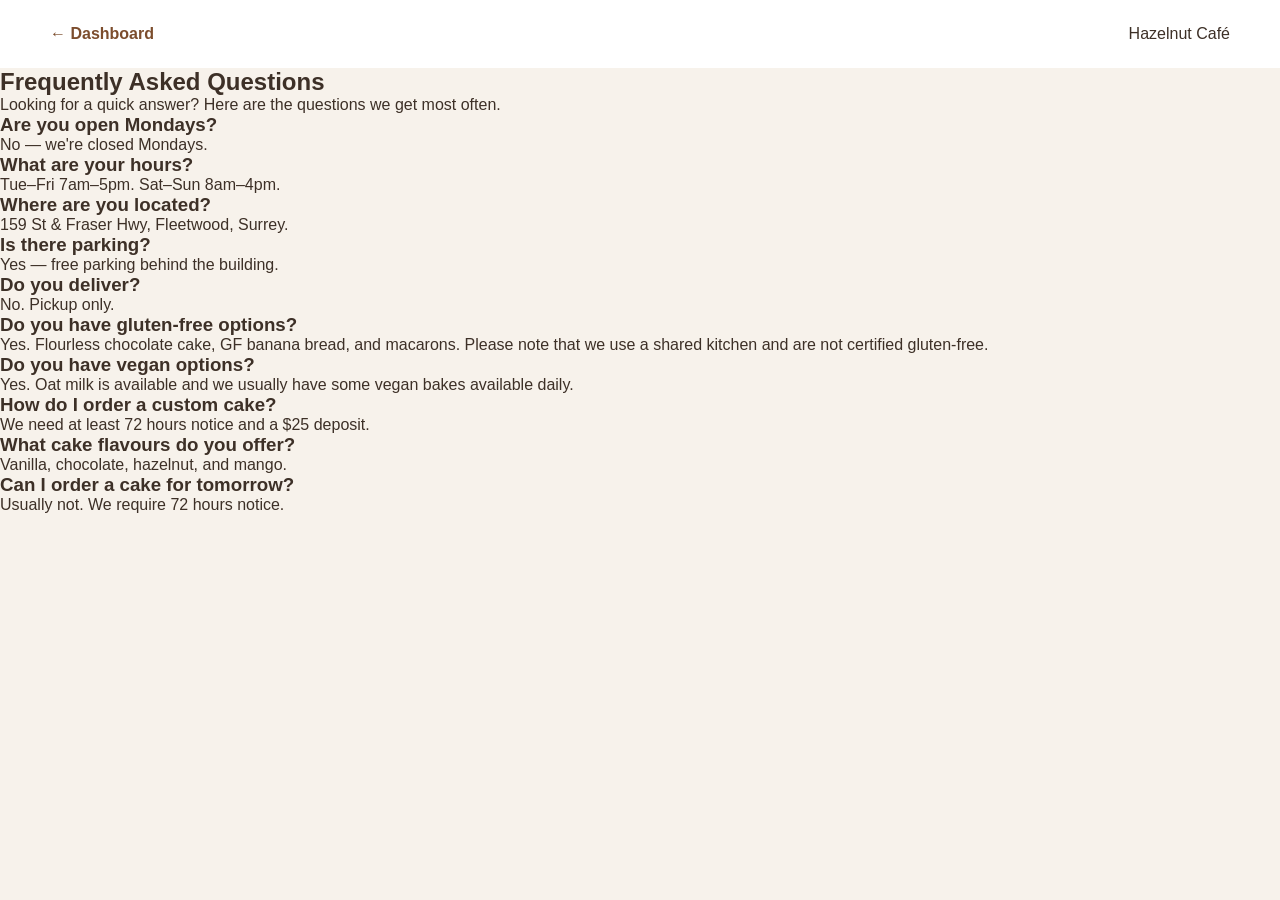
==== faq.html @ 7fc6e38d "Add FAQ page for Hazelnut Café" ====
<!DOCTYPE html>
<html lang="en">
<head>
    <meta charset="UTF-8">
    <meta name="viewport" content="width=device-width, initial-scale=1.0">
    <title>FAQ | Hazelnut Café</title>
    <link rel="stylesheet" href="style.css">
</head>
<body class="faq-page">

    <nav class="featured-nav">
        <a href="index.html">← Dashboard</a>

        <div>
            Hazelnut Café
        </div>
    </nav>

    <section class="faq-hero">
        <h1>Frequently Asked Questions</h1>

        <p>
            Looking for a quick answer?
            Here are the questions we get most often.
        </p>
    </section>

    <section class="faq-container">

        <div class="faq-item">
            <h3>Are you open Mondays?</h3>
            <p>No — we're closed Mondays.</p>
        </div>

        <div class="faq-item">
            <h3>What are your hours?</h3>
            <p>Tue–Fri 7am–5pm. Sat–Sun 8am–4pm.</p>
        </div>

        <div class="faq-item">
            <h3>Where are you located?</h3>
            <p>159 St & Fraser Hwy, Fleetwood, Surrey.</p>
        </div>

        <div class="faq-item">
            <h3>Is there parking?</h3>
            <p>Yes — free parking behind the building.</p>
        </div>

        <div class="faq-item">
            <h3>Do you deliver?</h3>
            <p>No. Pickup only.</p>
        </div>

        <div class="faq-item">
            <h3>Do you have gluten-free options?</h3>
            <p>
                Yes. Flourless chocolate cake, GF banana bread,
                and macarons. Please note that we use a shared
                kitchen and are not certified gluten-free.
            </p>
        </div>

        <div class="faq-item">
            <h3>Do you have vegan options?</h3>
            <p>
                Yes. Oat milk is available and we usually
                have some vegan bakes available daily.
            </p>
        </div>

        <div class="faq-item">
            <h3>How do I order a custom cake?</h3>
            <p>
                We need at least 72 hours notice and a
                $25 deposit.
            </p>
        </div>

        <div class="faq-item">
            <h3>What cake flavours do you offer?</h3>
            <p>
                Vanilla, chocolate, hazelnut, and mango.
            </p>
        </div>

        <div class="faq-item">
            <h3>Can I order a cake for tomorrow?</h3>
            <p>
                Usually not. We require 72 hours notice.
            </p>
        </div>

    </section>

</body>
</html>
---- style.css ----
* {
    margin:0;
    padding:0;
    box-sizing: border-box;
}

body{
    font-family:Segoe UI, sans-serif;
    background:#f7f2eb;
    color:#3d3027;
    min-height:100vh;
}

/* TOP BAR */

.topbar{
    display:flex;
    justify-content:space-between;
    align-items:center;
    padding:20px 40px;

    background:white;
    border-bottom:1px solid #e6ddd4;
}

.logo{
    font-size:1.4rem;
    font-weight:700;
}

.status{
    color:#7b6758;
}

/* DASHBOARD */

.dashboard{
    max-width:1400px;
    margin:auto;

    padding:30px;

    display:grid;
    grid-template-columns:1fr 2fr 1fr;
    gap:24px;
}

/* SIDE PANELS */

.panel{
    background:white;
    border-radius:24px;

    padding:24px;

    box-shadow:
    0 10px 30px rgba(0,0,0,.05);
}

.panel h2{
    margin-bottom:20px;
}

.menu-item{
    display:flex;
    justify-content:space-between;

    padding:12px 0;

    border-bottom:1px solid #eee;
}

/* CENTER FEATURE */

.hero-panel{
    border-radius:32px;

    background:
    linear-gradient(
        135deg,
        #7c4d2d,
        #a9714d
    );

    color:white;

    display:flex;
    align-items:center;
    justify-content:center;

    min-height:450px;

    padding:40px;
}

.hero-content{
    max-width:500px;
}

.small-title{
    letter-spacing:3px;
    opacity:.8;
    margin-bottom:12px;
}

.hero-content h1{
    font-size:3rem;
    margin-bottom:16px;
}

.hero-content p{
    line-height:1.7;
    margin-bottom:24px;
}

.primary-btn{
    border:none;
    padding:14px 24px;

    border-radius:999px;

    cursor:pointer;

    background:white;
    color:#7c4d2d;

    font-weight:600;
}

/* ACTION CARDS */

.action-grid{
    max-width:1400px;
    margin:auto;

    padding:0 30px 40px;

    display:grid;
    grid-template-columns:repeat(4,1fr);
    gap:20px;
}

.action-card{
    background:white;

    border-radius:20px;

    padding:24px;

    box-shadow:
    0 8px 20px rgba(0,0,0,.05);

    transition:.3s;
}

.action-card:hover{
    transform:translateY(-4px);
}

.action-card h3{
    margin-bottom:12px;
}

/* MOBILE */

@media (max-width:1000px){

    .dashboard{
        grid-template-columns:1fr;
    }

    .action-grid{
        grid-template-columns:1fr 1fr;
    }

    .hero-content h1{
        font-size:2rem;
    }
}

@media (max-width:700px){

    .topbar{
        flex-direction:column;
        gap:10px;
        text-align:center;
    }

    .action-grid{
        grid-template-columns:1fr;
    }
}
/* FEATURED PAGE */

.featured-page{
    background:#f7f2eb;
}

.featured-nav{
    display:flex;
    justify-content:space-between;
    align-items:center;

    padding:25px 50px;

    background:white;
}

.featured-nav a{
    text-decoration:none;
    color:#7c4d2d;
    font-weight:600;
}

.featured-hero{
    text-align:center;

    padding:80px 20px;

    background:linear-gradient(
        135deg,
        #6b4026,
        #9d6d4b
    );

    color:white;
}

.featured-badge{
    display:inline-block;

    background:rgba(255,255,255,.15);

    padding:10px 20px;

    border-radius:999px;

    margin-bottom:20px;
}

.featured-hero h1{
    font-size:4rem;
    max-width:900px;
    margin:auto;
}

.featured-hero p{
    margin-top:20px;
    font-size:1.1rem;
}

.featured-showcase{
    max-width:1200px;

    margin:60px auto;

    padding:0 20px;

    display:grid;
    grid-template-columns:repeat(3,1fr);
    gap:25px;
}

.showcase-card{
    background:white;

    border-radius:24px;

    padding:30px;

    box-shadow:
    0 10px 25px rgba(0,0,0,.05);
}

.showcase-card h2{
    margin:15px 0;
}

.showcase-card strong{
    display:block;
    margin-top:20px;

    font-size:1.2rem;
}

.showcase-img {
    width: 100%;
    height: 180px;
    object-fit: cover;
    border-radius: 8px;
    margin-bottom: 0.75rem;
}

.menu-cta {
    text-align: center;
    margin: 2rem 0;
}

.menu-btn {
    display: inline-block;
    padding: 0.75rem 2rem;
    background-color: #6f4e37;
    color: #fff;
    text-decoration: none;
    border-radius: 6px;
    font-weight: 600;
    transition: background-color 0.2s ease;
}

.menu-btn:hover {
    background-color: #543a29;
}

.why-visit{
    max-width:1200px;
    margin:auto;
    padding:20px;
}

.reason-grid{
    display:grid;
    grid-template-columns:repeat(3,1fr);
    gap:20px;

    margin-top:25px;
}

.reason-card{
    background:white;

    border-radius:20px;

    padding:25px;
}

.quick-info{
    max-width:1200px;

    margin:60px auto;

    padding:20px;

    display:grid;
    grid-template-columns:repeat(3,1fr);
    gap:20px;
}

.info-box{
    background:white;

    padding:25px;

    border-radius:20px;
}

/* MENU PAGE */

.menu-hero {
    text-align: center;
    padding: 60px 20px;
}

.menu-hero h1 {
    font-size: 2.8rem;
    max-width: 700px;
    margin: 0 auto;
}

.menu-hero p {
    margin-top: 16px;
    font-size: 1.05rem;
}

.menu-section {
    max-width: 900px;
    margin: 2.5rem auto;
    padding: 0 1.5rem;
}

.menu-section h2 {
    margin-bottom: 1rem;
}

.menu-grid {
    display: grid;
    grid-template-columns: repeat(auto-fit, minmax(220px, 1fr));
    gap: 0.75rem;
}

.menu-item {
    display: flex;
    justify-content: space-between;
    padding: 0.75rem 1rem;
    background: #faf6f0;
    border-radius: 8px;
}

.menu-note {
    margin-top: 0.75rem;
    font-style: italic;
    color: #666;
}

.cake-rules {
    margin-top: 1.25rem;
    background: #fff7ec;
    border-radius: 8px;
    padding: 1rem 1.5rem;
}

.dietary-grid {
    display: grid;
    grid-template-columns: repeat(auto-fit, minmax(220px, 1fr));
    gap: 1rem;
}

.dietary-card {
    background: #faf6f0;
    border-radius: 8px;
    padding: 1rem 1.25rem;
}

@media(max-width:900px){

    .featured-showcase,
    .reason-grid,
    .quick-info{
        grid-template-columns:1fr;
    }

    .featured-hero h1{
        font-size:2.5rem;
    }
}


/* ==========================
   HOMEPAGE FAQ SECTION
========================== */

.homepage-faq{
    max-width:1400px;
    margin:auto;

    padding:40px 30px 80px;
}

.faq-header{
    text-align:center;
    margin-bottom:40px;
}

.faq-header h2{
    font-size:2.5rem;
    margin-bottom:12px;
}

.faq-header p{
    color:#6b5a4d;
}

.faq-preview-grid{
    display:grid;
    grid-template-columns:repeat(4,1fr);
    gap:20px;
}

.faq-preview-card{
    background:white;
    padding:25px;

    border-radius:20px;

    box-shadow:
    0 8px 20px rgba(0,0,0,.05);

    transition:.3s;
}

.faq-preview-card:hover{
    transform:translateY(-4px);
}

.faq-preview-card h3{
    color:#7c4d2d;
    margin-bottom:12px;
}

.faq-preview-card p{
    color:#5f5248;
    line-height:1.6;
}

.faq-button-wrapper{
    text-align:center;
    margin-top:35px;
}

.faq-page-btn{
    display:inline-block;

    padding:14px 24px;

    border-radius:999px;

    background:#7c4d2d;
    color:white;

    text-decoration:none;
    font-weight:600;

    transition:.3s;
}

.faq-page-btn:hover{
    background:#5f3920;
}

@media (max-width:1000px){

    .faq-preview-grid{
        grid-template-columns:1fr 1fr;
    }
}

@media (max-width:700px){

    .faq-preview-grid{
        grid-template-columns:1fr;
    }

    .faq-header h2{
        font-size:2rem;
    }
}
.image-text{
    background-image:url("https://images.unsplash.com/photo-1509365465985-25d11c17e812?w=500&q=80" alt="Cinnamon Bun" class="showcase-img");
    background-size:cover;
    background-position:center;

    background-clip:text;
    -webkit-background-clip:text;

    color:transparent;
    -webkit-text-fill-color:transparent;
}
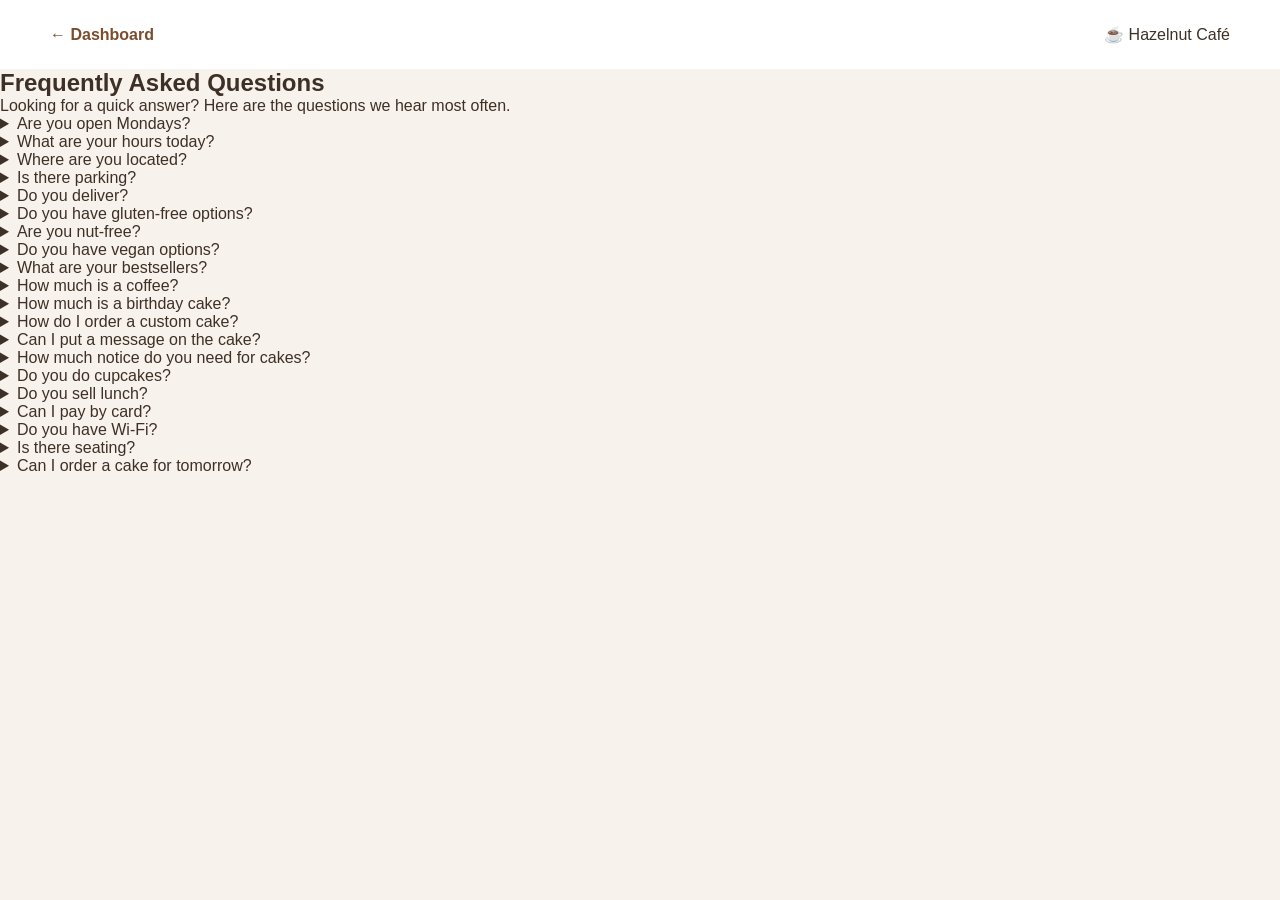
==== commit e95aac6b: "Redone the faq.html" ====
--- a/faq.html
+++ b/faq.html
@@ -12,84 +12,183 @@
         <a href="index.html">← Dashboard</a>
 
         <div>
-            Hazelnut Café
+            ☕ Hazelnut Café
         </div>
     </nav>
 
     <section class="faq-hero">
+
         <h1>Frequently Asked Questions</h1>
 
         <p>
-            Looking for a quick answer?
-            Here are the questions we get most often.
+            Looking for a quick answer? Here are the questions
+            we hear most often.
         </p>
+
     </section>
 
     <section class="faq-container">
 
-        <div class="faq-item">
-            <h3>Are you open Mondays?</h3>
-            <p>No — we're closed Mondays.</p>
-        </div>
+        <details class="faq-item">
+            <summary>Are you open Mondays?</summary>
+            <p>
+                No — we're closed Mondays.
+                Open Tue–Fri 7am–5pm and Sat–Sun 8am–4pm.
+            </p>
+        </details>
 
-        <div class="faq-item">
-            <h3>What are your hours?</h3>
-            <p>Tue–Fri 7am–5pm. Sat–Sun 8am–4pm.</p>
-        </div>
+        <details class="faq-item">
+            <summary>What are your hours today?</summary>
+            <p>
+                Tue–Fri 7am–5pm.
+                Weekends 8am–4pm.
+                Closed Mondays.
+            </p>
+        </details>
 
-        <div class="faq-item">
-            <h3>Where are you located?</h3>
-            <p>159 St & Fraser Hwy, Fleetwood, Surrey.</p>
-        </div>
+        <details class="faq-item">
+            <summary>Where are you located?</summary>
+            <p>
+                159 St & Fraser Hwy in Fleetwood, Surrey.
+            </p>
+        </details>
 
-        <div class="faq-item">
-            <h3>Is there parking?</h3>
-            <p>Yes — free parking behind the building.</p>
-        </div>
+        <details class="faq-item">
+            <summary>Is there parking?</summary>
+            <p>
+                Yes — free parking is available behind the building.
+            </p>
+        </details>
 
-        <div class="faq-item">
-            <h3>Do you deliver?</h3>
-            <p>No. Pickup only.</p>
-        </div>
+        <details class="faq-item">
+            <summary>Do you deliver?</summary>
+            <p>
+                No. Pickup only at our Fleetwood location.
+            </p>
+        </details>
 
-        <div class="faq-item">
-            <h3>Do you have gluten-free options?</h3>
+        <details class="faq-item">
+            <summary>Do you have gluten-free options?</summary>
             <p>
-                Yes. Flourless chocolate cake, GF banana bread,
-                and macarons. Please note that we use a shared
-                kitchen and are not certified gluten-free.
+                Yes. We offer flourless chocolate cake,
+                GF banana bread, and macarons.
+                Everything is made in a shared kitchen,
+                so we are not certified gluten-free.
             </p>
-        </div>
+        </details>
 
-        <div class="faq-item">
-            <h3>Do you have vegan options?</h3>
+        <details class="faq-item">
+            <summary>Are you nut-free?</summary>
             <p>
-                Yes. Oat milk is available and we usually
-                have some vegan bakes available daily.
+                No. Nut traces are possible in all our bakes.
             </p>
-        </div>
+        </details>
 
-        <div class="faq-item">
-            <h3>How do I order a custom cake?</h3>
+        <details class="faq-item">
+            <summary>Do you have vegan options?</summary>
             <p>
-                We need at least 72 hours notice and a
-                $25 deposit.
+                Yes. Oat milk is available for all drinks
+                and we usually have some vegan baking options daily.
             </p>
-        </div>
+        </details>
 
-        <div class="faq-item">
-            <h3>What cake flavours do you offer?</h3>
+        <details class="faq-item">
+            <summary>What are your bestsellers?</summary>
             <p>
-                Vanilla, chocolate, hazelnut, and mango.
+                Our cinnamon bun, butter croissant,
+                and hazelnut latte.
             </p>
-        </div>
+        </details>
 
-        <div class="faq-item">
-            <h3>Can I order a cake for tomorrow?</h3>
+        <details class="faq-item">
+            <summary>How much is a coffee?</summary>
             <p>
-                Usually not. We require 72 hours notice.
+                Drip coffee is $3.
+                Lattes are $4.75.
+                Our Hazelnut Latte is $5.25.
             </p>
-        </div>
+        </details>
+
+        <details class="faq-item">
+            <summary>How much is a birthday cake?</summary>
+            <p>
+                6-inch cakes start at $32,
+                8-inch cakes start at $42,
+                and 10-inch cakes start at $58.
+            </p>
+        </details>
+
+        <details class="faq-item">
+            <summary>How do I order a custom cake?</summary>
+            <p>
+                Give us 72 hours notice,
+                leave a $25 deposit,
+                and choose your flavour:
+                vanilla, chocolate, hazelnut, or mango.
+            </p>
+        </details>
+
+        <details class="faq-item">
+            <summary>Can I put a message on the cake?</summary>
+            <p>
+                Yes. Messages can be up to 6 words long.
+            </p>
+        </details>
+
+        <details class="faq-item">
+            <summary>How much notice do you need for cakes?</summary>
+            <p>
+                At least 72 hours notice is required.
+            </p>
+        </details>
+
+        <details class="faq-item">
+            <summary>Do you do cupcakes?</summary>
+            <p>
+                Yes. $4 each or $42 per dozen.
+            </p>
+        </details>
+
+        <details class="faq-item">
+            <summary>Do you sell lunch?</summary>
+            <p>
+                Yes. Sandwiches ($9),
+                soup of the day ($7),
+                quiche slices ($6.50),
+                and bagels with cream cheese ($5).
+            </p>
+        </details>
+
+        <details class="faq-item">
+            <summary>Can I pay by card?</summary>
+            <p>
+                Yes. We accept cash,
+                debit, and credit cards.
+            </p>
+        </details>
+
+        <details class="faq-item">
+            <summary>Do you have Wi-Fi?</summary>
+            <p>
+                Yes — free customer Wi-Fi is available.
+            </p>
+        </details>
+
+        <details class="faq-item">
+            <summary>Is there seating?</summary>
+            <p>
+                Yes. About 18 seats inside
+                and 2 small tables outside.
+            </p>
+        </details>
+
+        <details class="faq-item">
+            <summary>Can I order a cake for tomorrow?</summary>
+            <p>
+                Usually not. We require 72 hours notice
+                for custom cake orders.
+            </p>
+        </details>
 
     </section>
 
--- a/style.css
+++ b/style.css
@@ -435,7 +435,7 @@
 
 
 /* ==========================
-   HOMEPAGE FAQ SECTION
+   HOMEPAGE (in dashboard) FAQ SECTION
 ========================== */
 
 .homepage-faq{
@@ -534,7 +534,7 @@
     }
 }
 .image-text{
-    background-image:url("https://images.unsplash.com/photo-1509365465985-25d11c17e812?w=500&q=80" alt="Cinnamon Bun" class="showcase-img");
+    background-image:url("https://images.unsplash.com/photo-1509365465985-25d11c17e812?w=500&q=80";
     background-size:cover;
     background-position:center;
 
@@ -544,3 +544,73 @@
     color:transparent;
     -webkit-text-fill-color:transparent;
 }
+
+
+/* ==========================
+   FAQ.html css
+========================== */
+
+.faq-page{
+    background:#f7f2eb;
+}
+
+.faq-hero{
+    text-align:center;
+
+    padding:80px 20px 50px;
+}
+
+.faq-hero h1{
+    font-size:3rem;
+    margin-bottom:15px;
+}
+
+.faq-hero p{
+    color:#6b5a4d;
+    max-width:700px;
+    margin:auto;
+}
+
+.faq-container{
+    max-width:1000px;
+    margin:auto;
+
+    padding:0 25px 80px;
+
+    display:grid;
+    gap:20px;
+}
+
+.faq-item{
+    background:white;
+
+    padding:25px;
+
+    border-radius:20px;
+
+    box-shadow:
+    0 8px 25px rgba(0,0,0,.05);
+}
+
+.faq-item h3{
+    margin-bottom:12px;
+
+    color:#7c4d2d;
+}
+
+.faq-item p{
+    line-height:1.7;
+    color:#5f5248;
+}
+
+.faq-link{
+    display:inline-block;
+
+    margin-top:15px;
+
+    text-decoration:none;
+
+    font-weight:600;
+
+    color:#7c4d2d;
+}
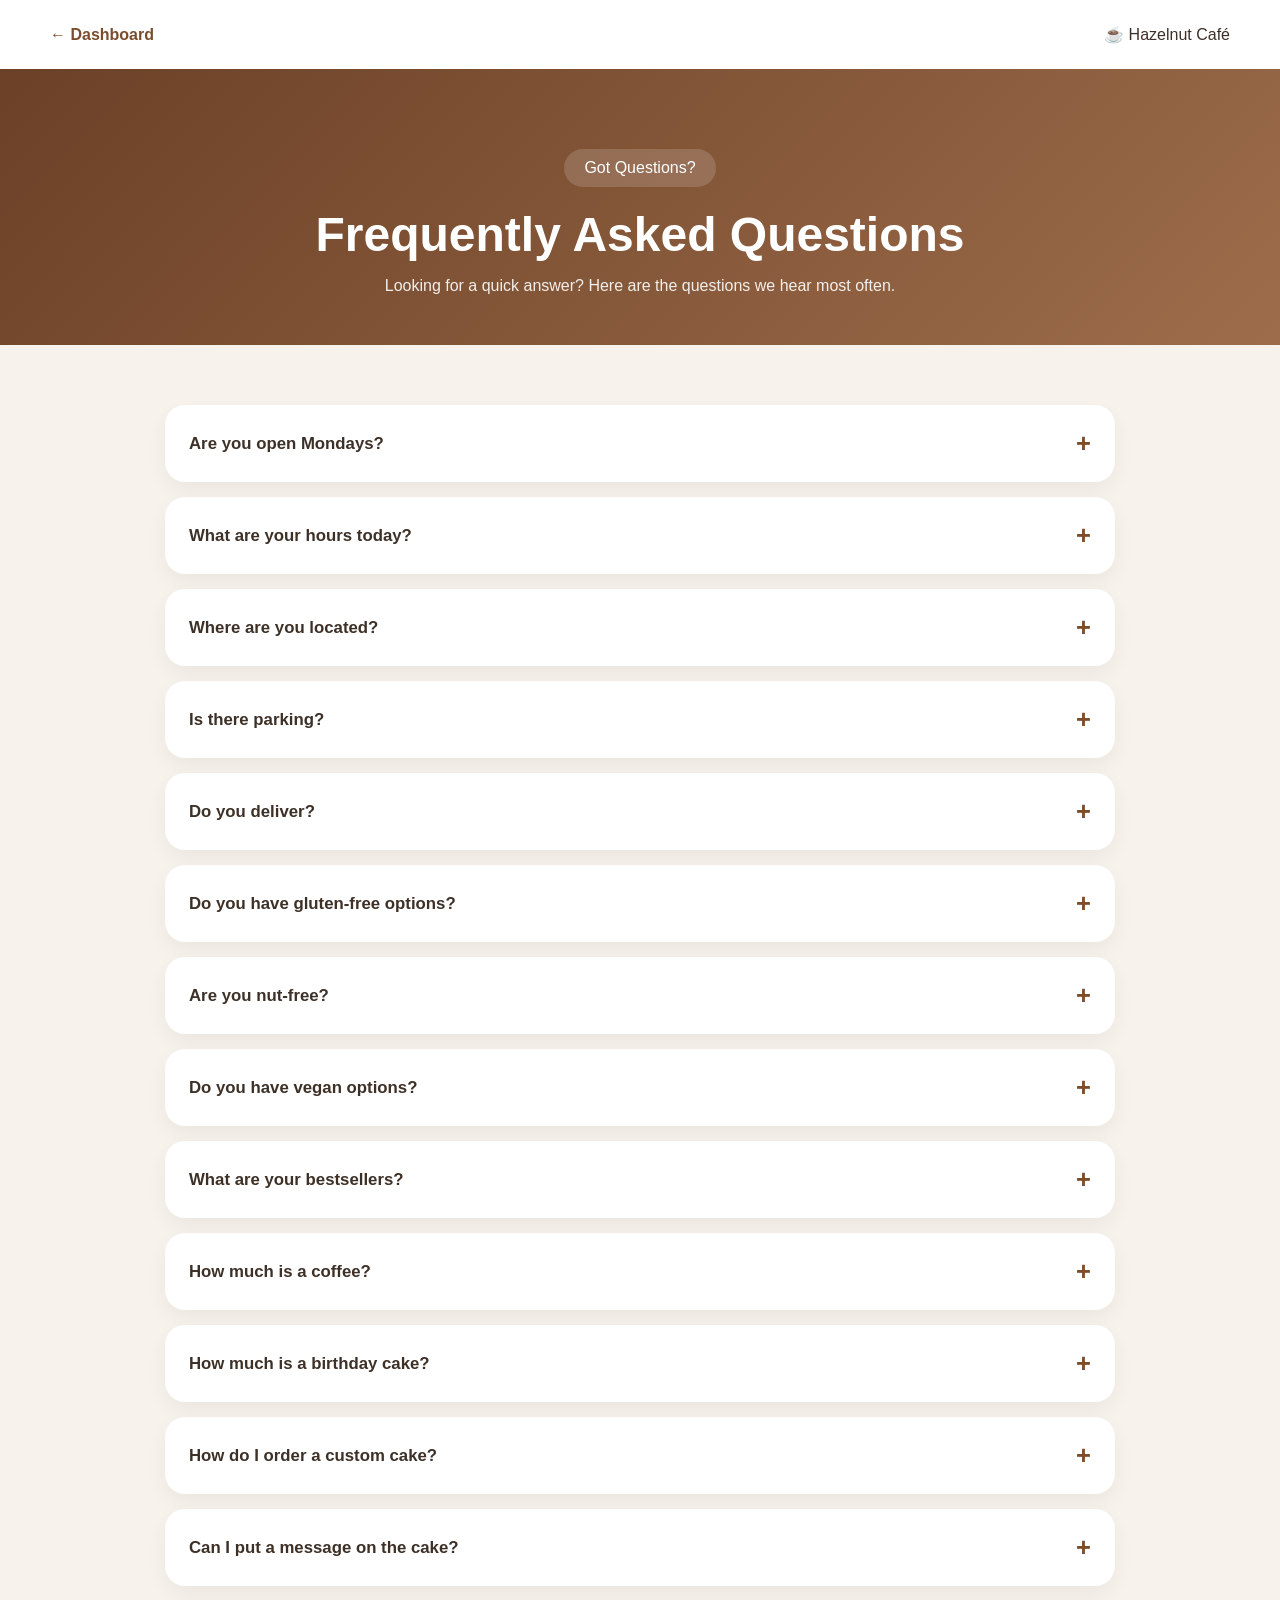
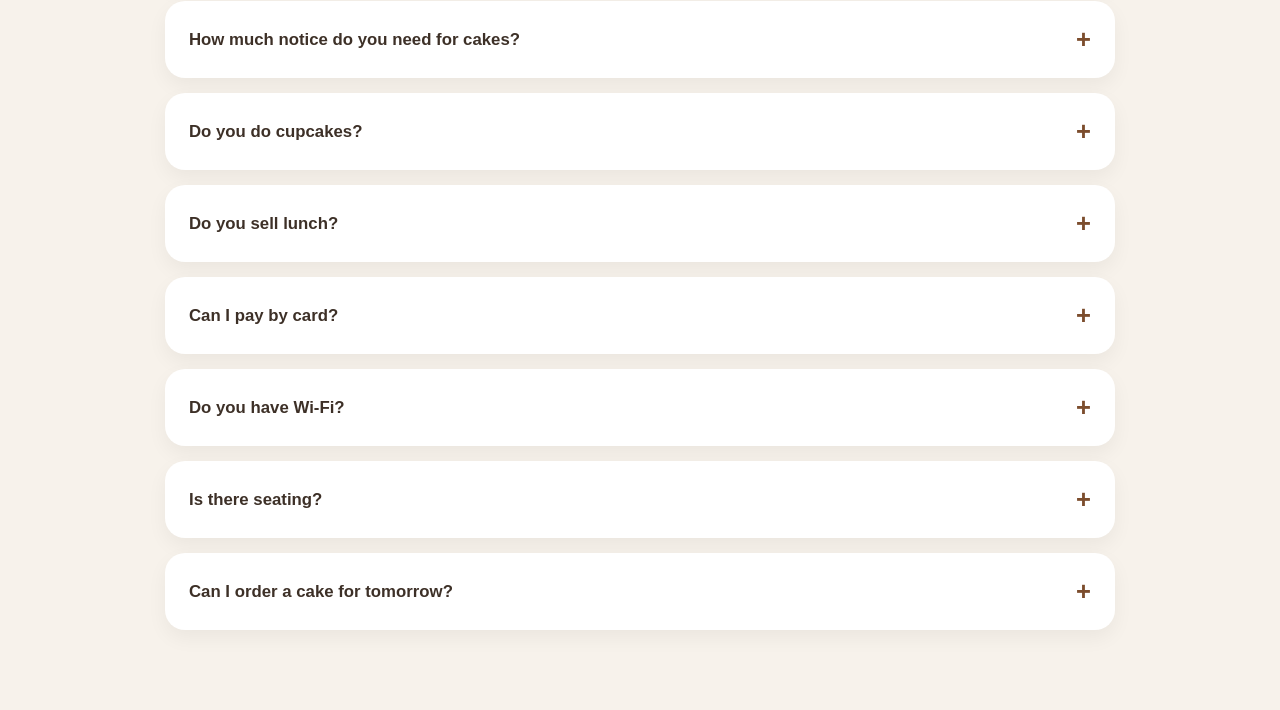
==== commit b79ebfd2: "Add files via upload" ====
--- a/faq.html
+++ b/faq.html
@@ -17,6 +17,8 @@
     </nav>
 
     <section class="faq-hero">
+
+        <div class="featured-badge">Got Questions?</div>
 
         <h1>Frequently Asked Questions</h1>
 
--- a/style.css
+++ b/style.css
@@ -420,6 +420,49 @@
     padding: 1rem 1.25rem;
 }
 
+/* SEASONAL SPECIALS */
+
+.specials-preview {
+    background: #fff7ec;
+    border: 1px dashed #d9b88a;
+    border-radius: 8px;
+    padding: 0.75rem 1rem;
+    margin-bottom: 1.25rem;
+    display: flex;
+    align-items: center;
+    gap: 0.75rem;
+    flex-wrap: wrap;
+}
+
+.specials-preview label {
+    font-size: 0.9rem;
+    color: #7b6758;
+}
+
+.specials-preview select {
+    padding: 0.4rem 0.75rem;
+    border-radius: 6px;
+    border: 1px solid #d9b88a;
+    background: white;
+    font-family: inherit;
+}
+
+.season-label {
+    font-weight: 600;
+    margin-bottom: 0.75rem;
+    color: #6f4e37;
+}
+
+.sold-out {
+    opacity: 0.5;
+}
+
+.sold-out-tag {
+    color: #b04a4a;
+    font-style: italic;
+    font-size: 0.85rem;
+}
+
 @media(max-width:900px){
 
     .featured-showcase,
@@ -433,7 +476,6 @@
     }
 }
 
-
 /* ==========================
    HOMEPAGE (in dashboard) FAQ SECTION
 ========================== */
@@ -533,8 +575,9 @@
         font-size:2rem;
     }
 }
+
 .image-text{
-    background-image:url("https://images.unsplash.com/photo-1509365465985-25d11c17e812?w=500&q=80";
+    background-image:url("https://images.unsplash.com/photo-1509365465985-25d11c17e812?w=500&q=80");
     background-size:cover;
     background-position:center;
 
@@ -544,7 +587,6 @@
     color:transparent;
     -webkit-text-fill-color:transparent;
 }
-
 
 /* ==========================
    FAQ.html css
@@ -556,8 +598,15 @@
 
 .faq-hero{
     text-align:center;
-
     padding:80px 20px 50px;
+
+    background:linear-gradient(
+        135deg,
+        #6b4026,
+        #9d6d4b
+    );
+
+    color:white;
 }
 
 .faq-hero h1{
@@ -566,51 +615,59 @@
 }
 
 .faq-hero p{
-    color:#6b5a4d;
+    color:rgba(255,255,255,.9);
     max-width:700px;
     margin:auto;
 }
 
 .faq-container{
     max-width:1000px;
-    margin:auto;
-
-    padding:0 25px 80px;
-
-    display:grid;
-    gap:20px;
+    margin:60px auto 80px;
+    padding:0 25px;
 }
 
 .faq-item{
     background:white;
-
-    padding:25px;
-
     border-radius:20px;
+    margin-bottom:15px;
 
     box-shadow:
-    0 8px 25px rgba(0,0,0,.05);
-}
-
-.faq-item h3{
-    margin-bottom:12px;
-
+    0 8px 20px rgba(0,0,0,.05);
+
+    overflow:hidden;
+}
+
+.faq-item summary{
+    list-style:none;
+
+    padding:24px;
+
+    cursor:pointer;
+
+    font-weight:600;
+    font-size:1.05rem;
+
+    display:flex;
+    justify-content:space-between;
+    align-items:center;
+}
+
+.faq-item summary::-webkit-details-marker{
+    display:none;
+}
+
+.faq-item summary::after{
+    content:"+";
+    font-size:1.6rem;
     color:#7c4d2d;
 }
 
+.faq-item[open] summary::after{
+    content:"−";
+}
+
 .faq-item p{
+    padding:0 24px 24px;
+    color:#5f5248;
     line-height:1.7;
-    color:#5f5248;
-}
-
-.faq-link{
-    display:inline-block;
-
-    margin-top:15px;
-
-    text-decoration:none;
-
-    font-weight:600;
-
-    color:#7c4d2d;
-}
+}
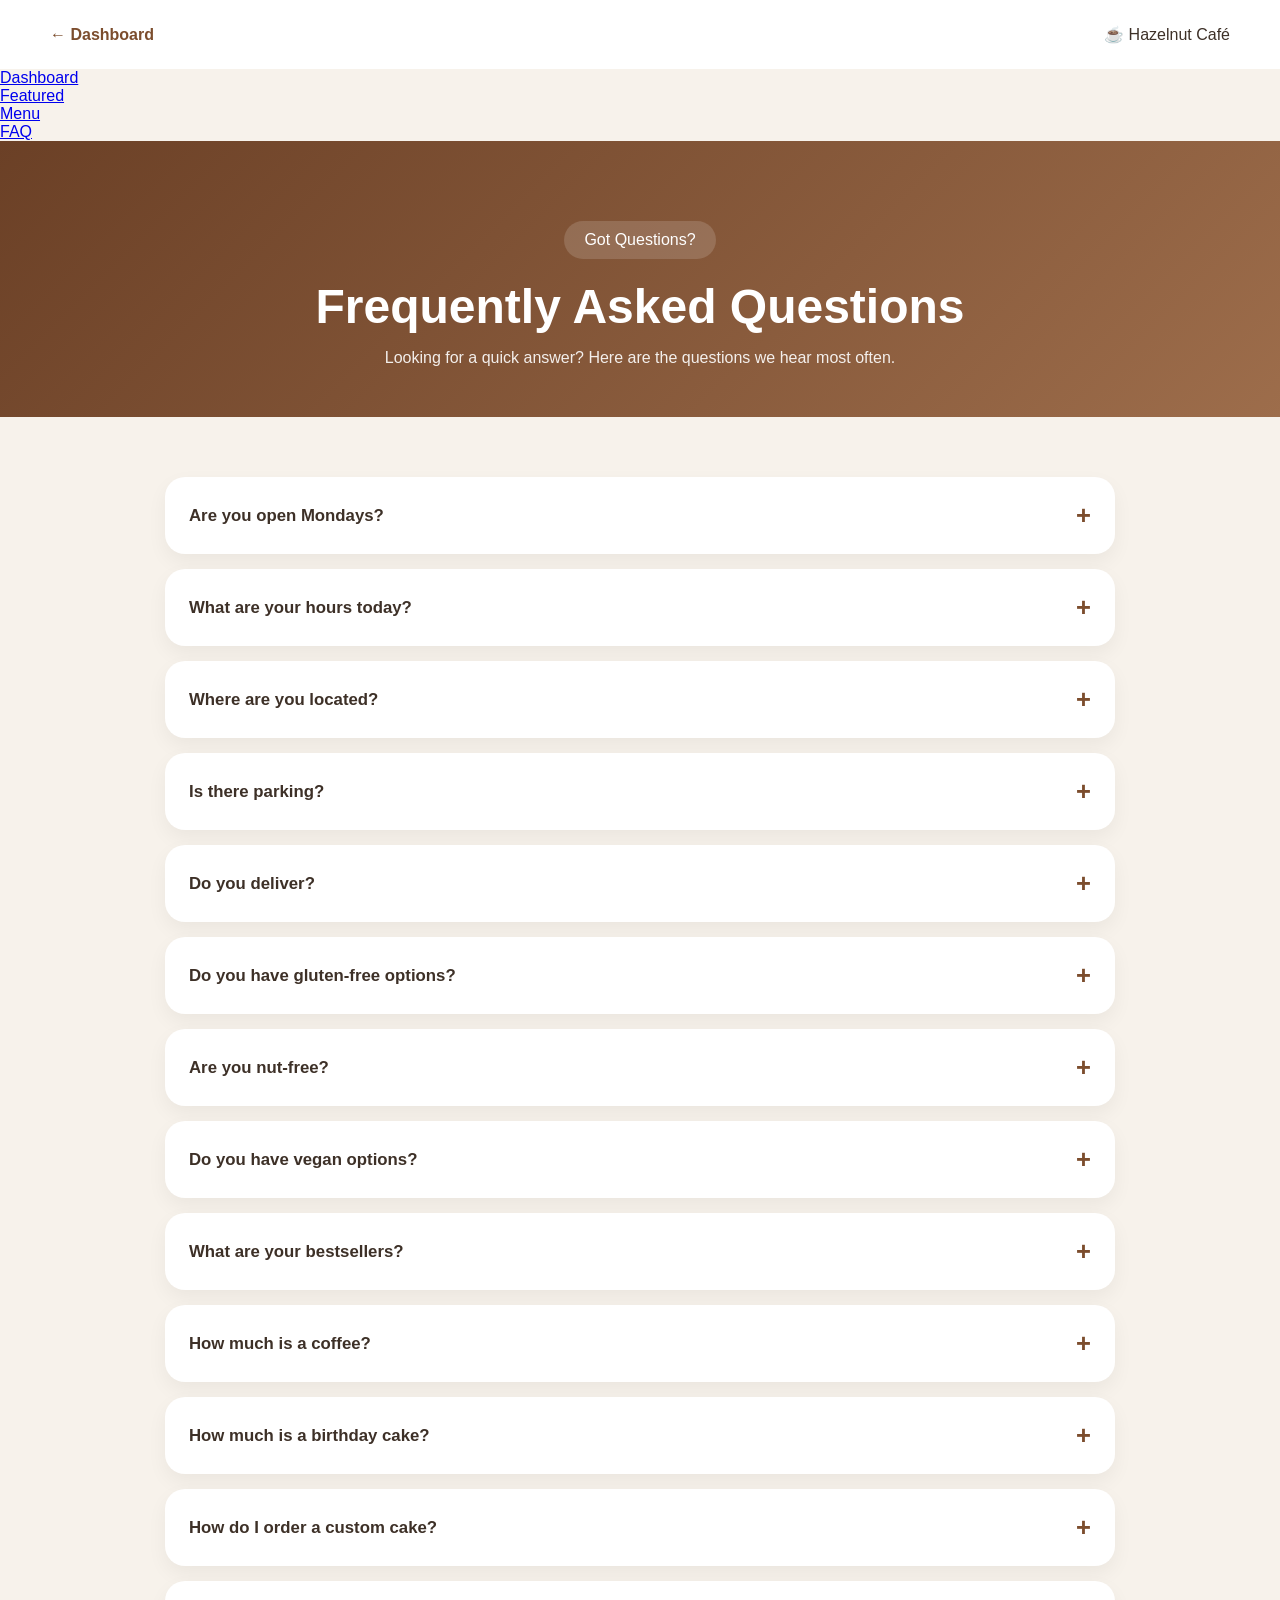
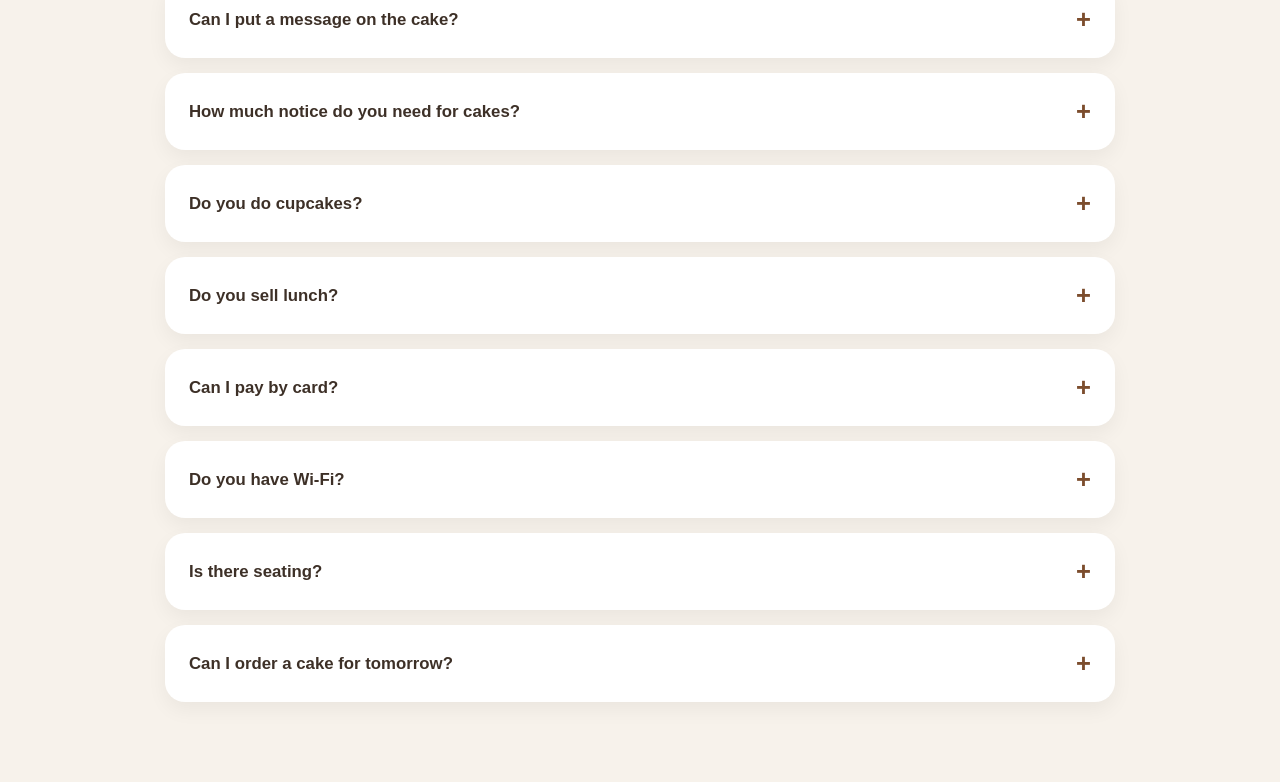
==== commit 17c6d2db: "Add Navbar" ====
--- a/faq.html
+++ b/faq.html
@@ -16,6 +16,15 @@
         </div>
     </nav>
 
+    <nav class="pill-nav">
+        <ul>
+            <li><a href="index.html">Dashboard</a></li>
+            <li><a href="featured.html">Featured</a></li>
+            <li><a href="menu.html">Menu</a></li>
+            <li><a href="faq.html" class="active">FAQ</a></li>
+        </ul>
+    </nav>
+
     <section class="faq-hero">
 
         <div class="featured-badge">Got Questions?</div>
@@ -194,5 +203,9 @@
 
     </section>
 
+    <script>
+    (function(){if(!window.chatbase||window.chatbase("getState")!=="initialized"){window.chatbase=(...arguments)=>{if(!window.chatbase.q){window.chatbase.q=[]}window.chatbase.q.push(arguments)};window.chatbase=new Proxy(window.chatbase,{get(target,prop){if(prop==="q"){return target.q}return(...args)=>target(prop,...args)}})}const onLoad=function(){const script=document.createElement("script");script.src="https://www.chatbase.co/embed.min.js";script.id="_Gcz5c9Cv5cYDoT5Q-s1L";script.domain="www.chatbase.co";document.body.appendChild(script)};if(document.readyState==="complete"){onLoad()}else{window.addEventListener("load",onLoad)}})();
+    </script>
+
 </body>
 </html>
--- a/style.css
+++ b/style.css
@@ -155,6 +155,7 @@
 
 .action-card:hover{
     transform:translateY(-4px);
+    box-shadow: 0 0 12px 5px #FFFFFF;
 }
 
 .action-card h3{
@@ -357,7 +358,15 @@
 
 .menu-hero {
     text-align: center;
-    padding: 60px 20px;
+    padding: 80px 20px;
+
+    background: linear-gradient(
+        135deg,
+        #6b4026,
+        #9d6d4b
+    );
+
+    color: white;
 }
 
 .menu-hero h1 {
@@ -579,15 +588,18 @@
 .image-text{
     background-image:url("https://images.unsplash.com/photo-1509365465985-25d11c17e812?w=500&q=80");
     background-size:cover;
-    background-position:center;
+    background-position:top;
 
     background-clip:text;
     -webkit-background-clip:text;
 
     color:transparent;
     -webkit-text-fill-color:transparent;
-}
-
+    transition: text-shadow 0.8s ease;
+}
+.image-text:hover{
+    text-shadow: 0 0 2px #F5F5F5;
+}
 /* ==========================
    FAQ.html css
 ========================== */
@@ -671,3 +683,79 @@
     color:#5f5248;
     line-height:1.7;
 }
+
+
+
+
+/* ==========================
+   CONTACT SECTION v1
+========================== */
+
+.contact-section{
+    max-width:1400px;
+    margin:auto;
+    padding:40px 30px 80px;
+}
+
+.contact-header{
+    text-align:center;
+    margin-bottom:40px;
+}
+
+.contact-header h2{
+    font-size:2.5rem;
+    margin-bottom:12px;
+}
+
+.contact-header p{
+    color:#6b5a4d;
+}
+
+.contact-grid{
+    display:grid;
+    grid-template-columns:repeat(3,1fr);
+    gap:20px;
+}
+
+.contact-card{
+    background:white;
+
+    padding:25px;
+
+    border-radius:20px;
+
+    box-shadow:
+    0 8px 20px rgba(0,0,0,.05);
+
+    transition:.3s;
+}
+
+.contact-card:hover{
+    transform:translateY(-4px);
+}
+
+.contact-card h3{
+    margin-bottom:15px;
+    color:#7c4d2d;
+}
+
+.contact-card p{
+    line-height:1.7;
+    color:#5f5248;
+}
+
+@media (max-width:1000px){
+
+    .contact-grid{
+        grid-template-columns:1fr 1fr;
+    }
+
+}
+
+@media (max-width:700px){
+
+    .contact-grid{
+        grid-template-columns:1fr;
+    }
+
+}
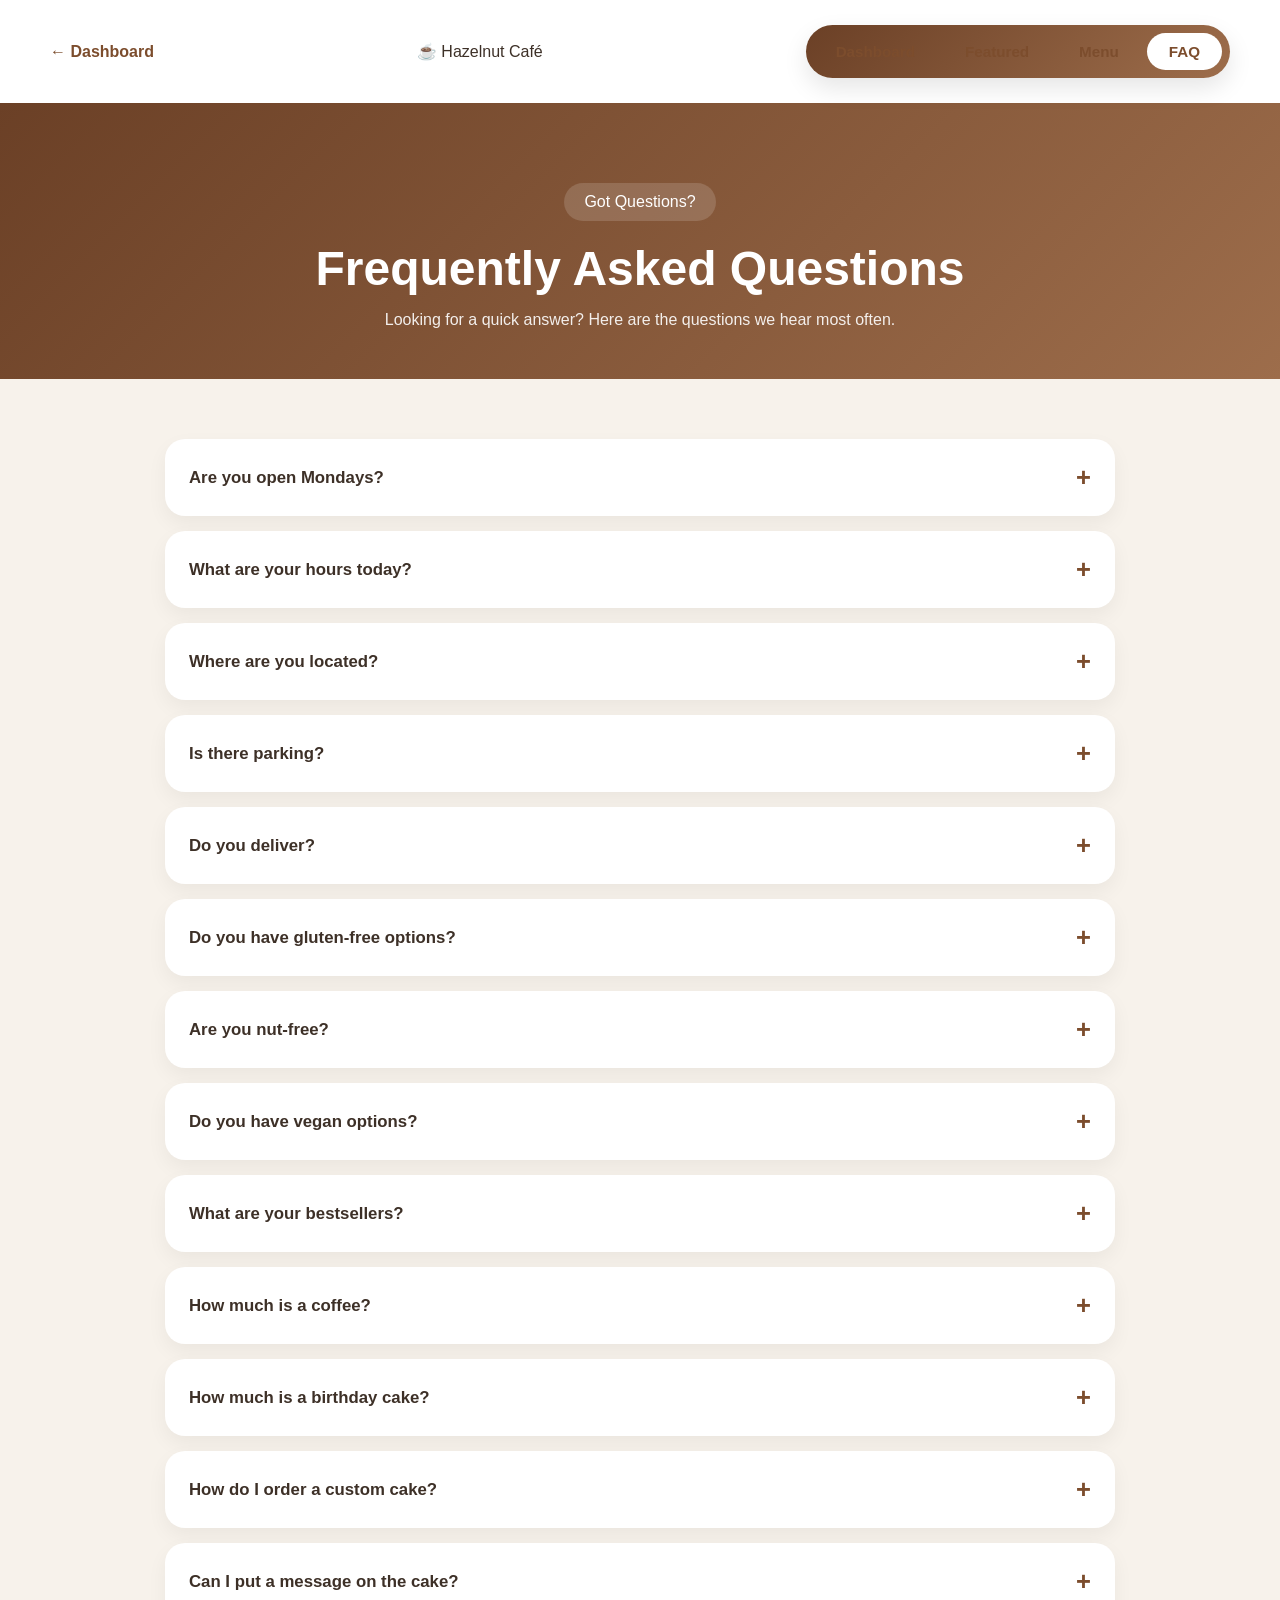
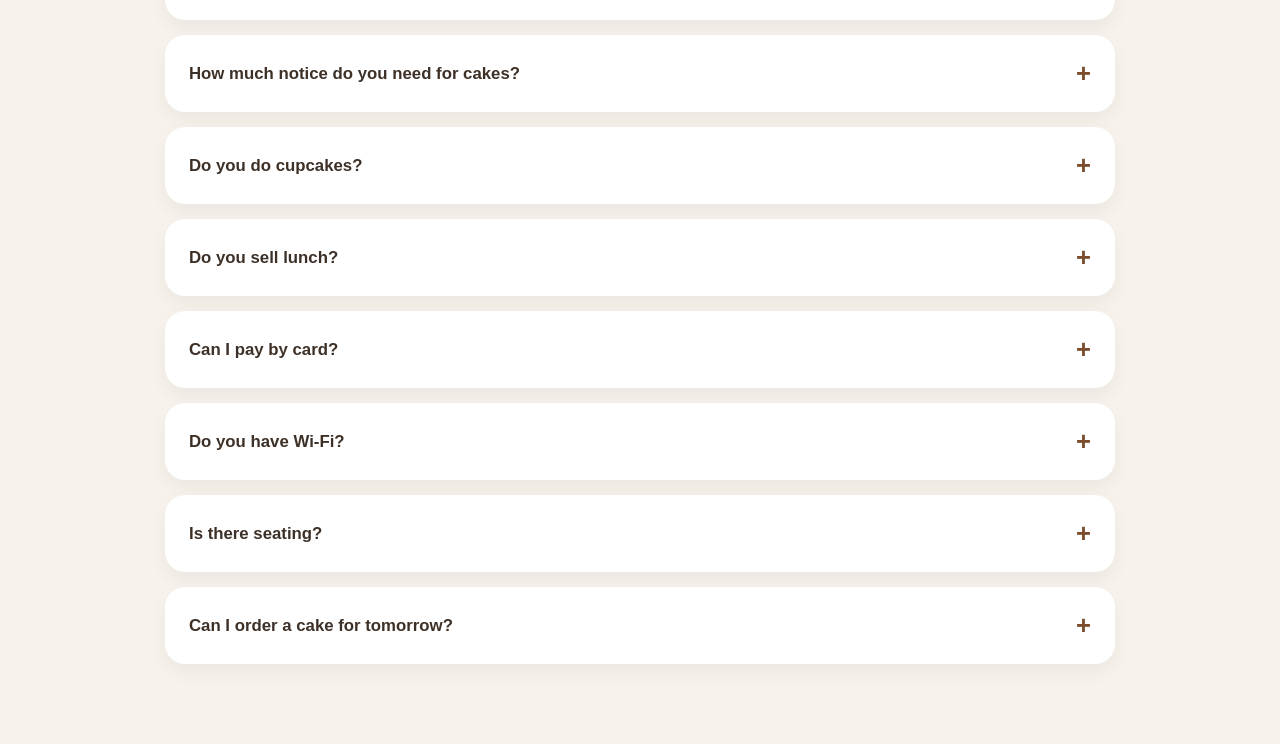
==== commit 40865baa: "Fix navbar" ====
--- a/faq.html
+++ b/faq.html
@@ -14,15 +14,15 @@
         <div>
             ☕ Hazelnut Café
         </div>
-    </nav>
-
-    <nav class="pill-nav">
-        <ul>
-            <li><a href="index.html">Dashboard</a></li>
-            <li><a href="featured.html">Featured</a></li>
-            <li><a href="menu.html">Menu</a></li>
-            <li><a href="faq.html" class="active">FAQ</a></li>
-        </ul>
+
+        <nav class="pill-nav">
+            <ul>
+                <li><a href="index.html">Dashboard</a></li>
+                <li><a href="featured.html">Featured</a></li>
+                <li><a href="menu.html">Menu</a></li>
+                <li><a href="faq.html" class="active">FAQ</a></li>
+            </ul>
+        </nav>
     </nav>
 
     <section class="faq-hero">
--- a/style.css
+++ b/style.css
@@ -30,6 +30,71 @@
 
 .status{
     color:#7b6758;
+}
+
+/* PILL NAVBAR */
+
+.pill-nav{
+    padding:0;
+}
+
+.pill-nav ul{
+    display:flex;
+    align-items:center;
+    gap:6px;
+
+    list-style:none;
+
+    background:linear-gradient(
+        135deg,
+        #6b4026,
+        #9d6d4b
+    );
+
+    border-radius:999px;
+
+    padding:8px;
+
+    box-shadow:
+    0 10px 25px rgba(0,0,0,.1);
+}
+
+.pill-nav a{
+    display:block;
+
+    padding:10px 22px;
+
+    border-radius:999px;
+
+    color:white;
+    text-decoration:none;
+    font-weight:600;
+    font-size:0.95rem;
+
+    transition:.3s;
+}
+
+.pill-nav a:hover{
+    background:rgba(255,255,255,.18);
+}
+
+.pill-nav a.active{
+    background:white;
+    color:#7c4d2d;
+}
+
+@media (max-width:700px){
+
+    .pill-nav ul{
+        flex-wrap:wrap;
+        justify-content:center;
+        border-radius:24px;
+    }
+
+    .pill-nav a{
+        padding:8px 16px;
+        font-size:0.85rem;
+    }
 }
 
 /* DASHBOARD */
@@ -150,7 +215,8 @@
     box-shadow:
     0 8px 20px rgba(0,0,0,.05);
 
-    transition:.3s;
+    transition: box-shadow 0.8s ease, .3s;
+    margin: 0 auto;
 }
 
 .action-card:hover{
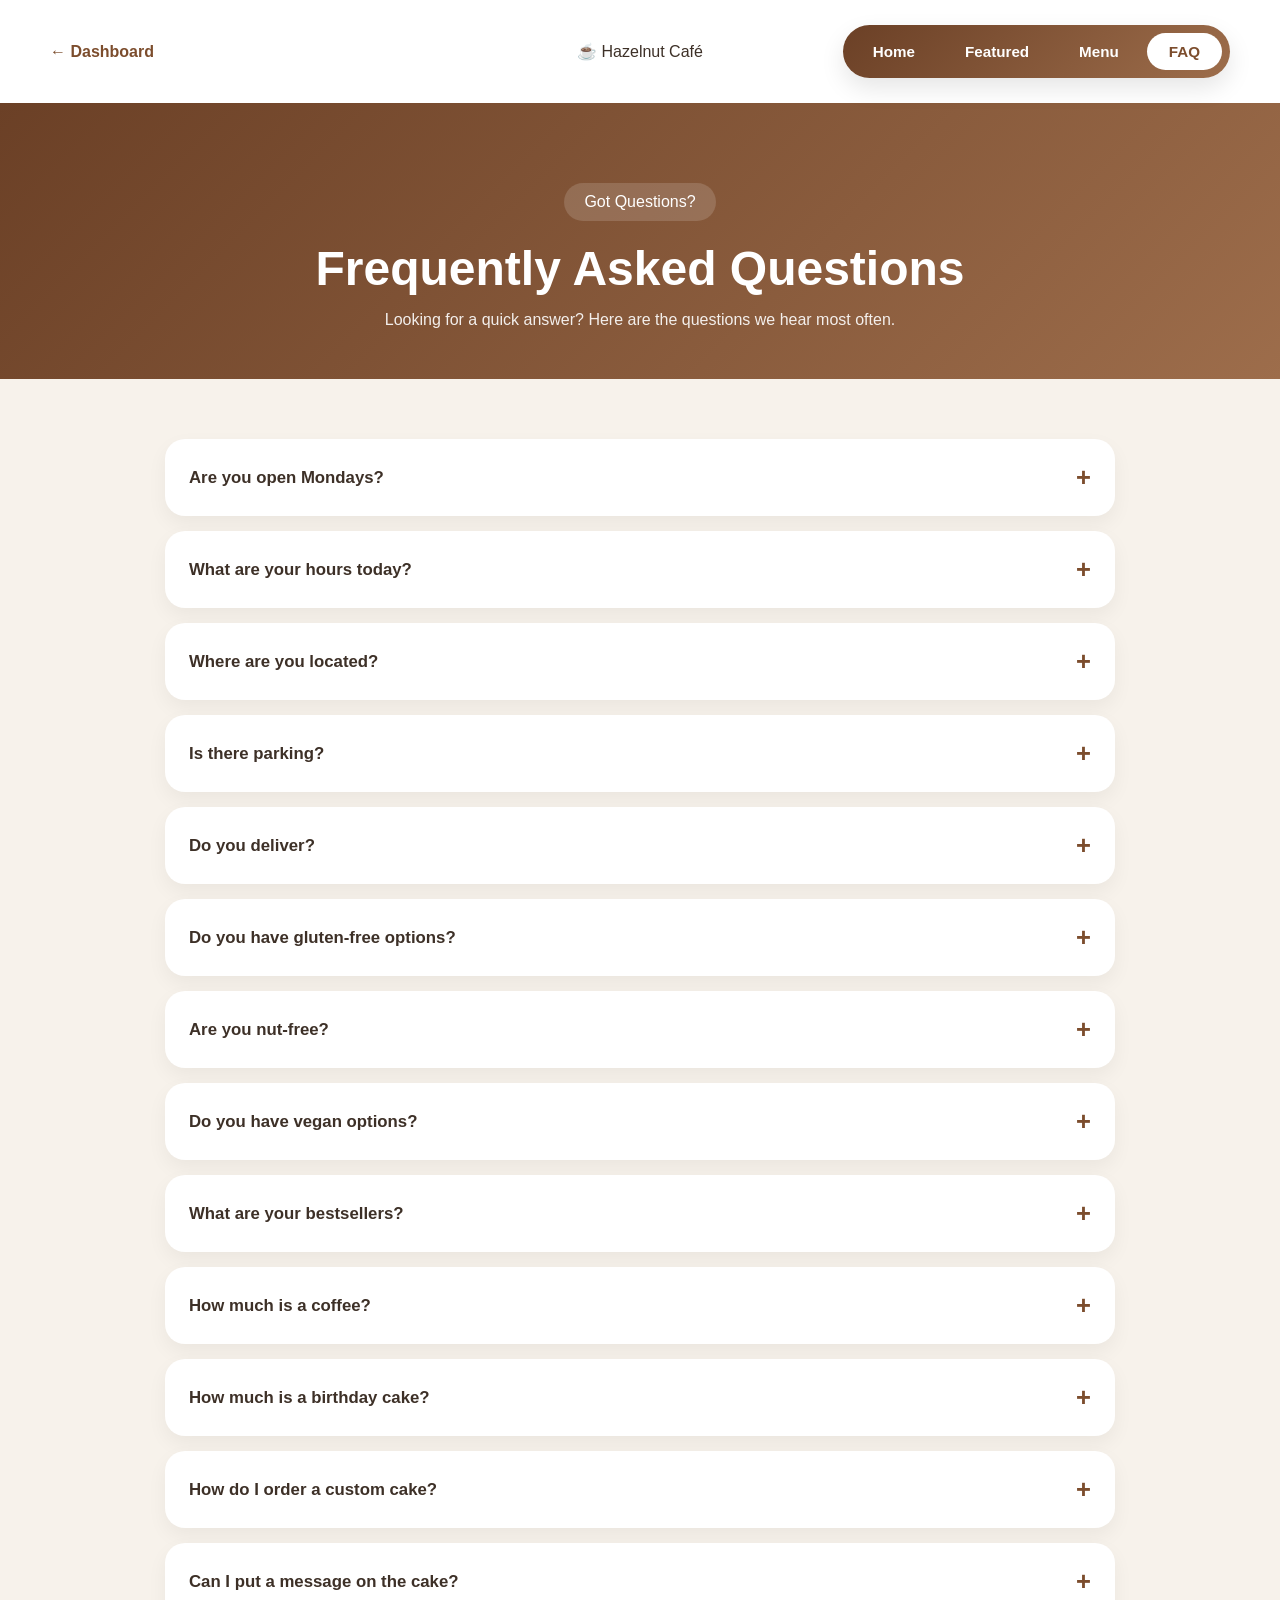
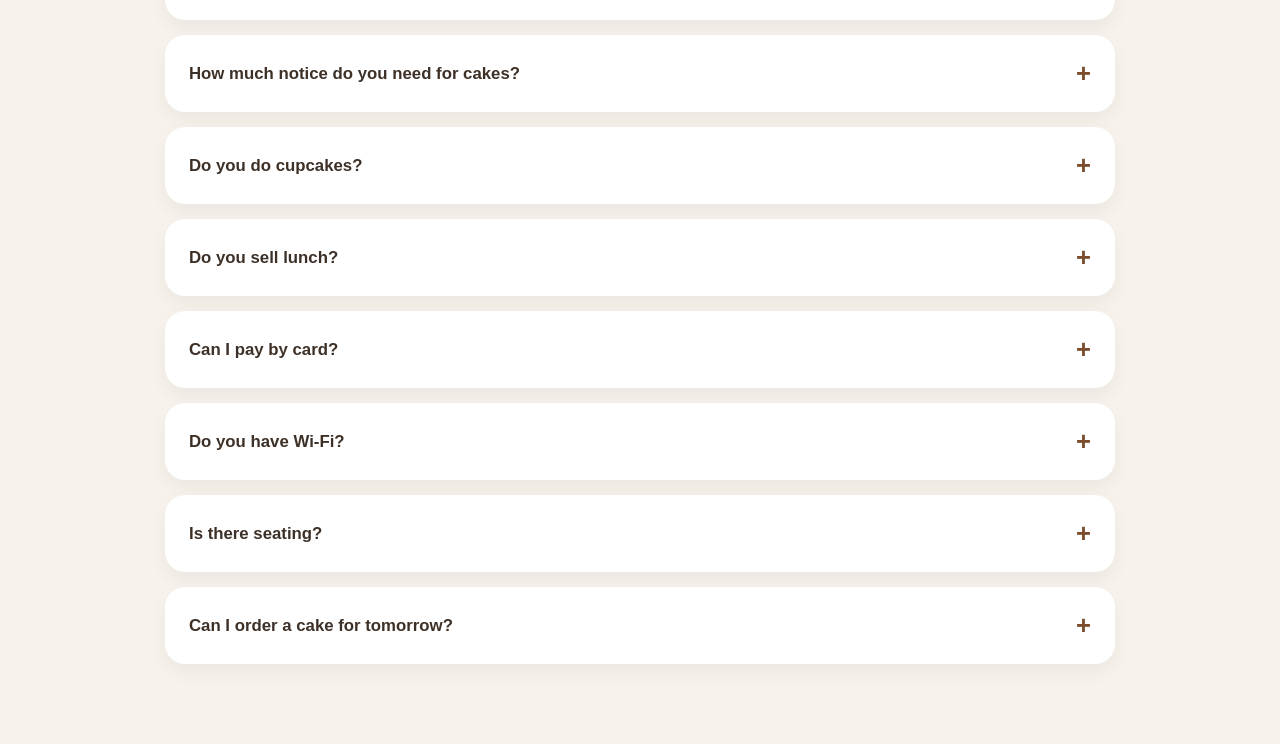
==== commit ae462d01: "Change 'Dashboard' link to 'Home' in navigation" ====
--- a/faq.html
+++ b/faq.html
@@ -17,7 +17,7 @@
 
         <nav class="pill-nav">
             <ul>
-                <li><a href="index.html">Dashboard</a></li>
+                <li><a href="index.html">Home</a></li>
                 <li><a href="featured.html">Featured</a></li>
                 <li><a href="menu.html">Menu</a></li>
                 <li><a href="faq.html" class="active">FAQ</a></li>
--- a/style.css
+++ b/style.css
@@ -59,7 +59,7 @@
     0 10px 25px rgba(0,0,0,.1);
 }
 
-.pill-nav a{
+.pill-nav ul li a{
     display:block;
 
     padding:10px 22px;
@@ -74,11 +74,11 @@
     transition:.3s;
 }
 
-.pill-nav a:hover{
+.pill-nav ul li a:hover{
     background:rgba(255,255,255,.18);
 }
 
-.pill-nav a.active{
+.pill-nav ul li a.active{
     background:white;
     color:#7c4d2d;
 }
@@ -91,7 +91,7 @@
         border-radius:24px;
     }
 
-    .pill-nav a{
+    .pill-nav ul li a{
         padding:8px 16px;
         font-size:0.85rem;
     }
@@ -264,13 +264,21 @@
 }
 
 .featured-nav{
-    display:flex;
-    justify-content:space-between;
+    display:grid;
+    grid-template-columns:1fr auto 1fr;
     align-items:center;
 
     padding:25px 50px;
 
     background:white;
+}
+
+.featured-nav > div{
+    text-align:center;
+}
+
+.featured-nav > .pill-nav{
+    justify-self:end;
 }
 
 .featured-nav a{
@@ -825,3 +833,67 @@
     }
 
 }
+
+/* ==========================
+   FOOTER
+========================== */
+
+.site-footer{
+    background:#2f241d;
+    color:white;
+
+    margin-top:60px;
+}
+
+.footer-content{
+    max-width:1400px;
+    margin:auto;
+
+    padding:60px 30px;
+
+    display:grid;
+    grid-template-columns:repeat(4,1fr);
+    gap:40px;
+}
+
+.footer-column h3{
+    margin-bottom:18px;
+    color:#d9b08c;
+}
+
+.footer-column p{
+    line-height:1.8;
+    color:#d6d0ca;
+}
+
+.footer-bottom{
+    border-top:1px solid rgba(255,255,255,.1);
+
+    text-align:center;
+
+    padding:20px;
+}
+
+.footer-bottom p{
+    color:#b9b0a8;
+    font-size:.95rem;
+}
+
+/* FOOTER MOBILE */
+
+@media (max-width:1000px){
+
+    .footer-content{
+        grid-template-columns:1fr 1fr;
+    }
+
+}
+
+@media (max-width:700px){
+
+    .footer-content{
+        grid-template-columns:1fr;
+        text-align:center;
+    }
+
+}
